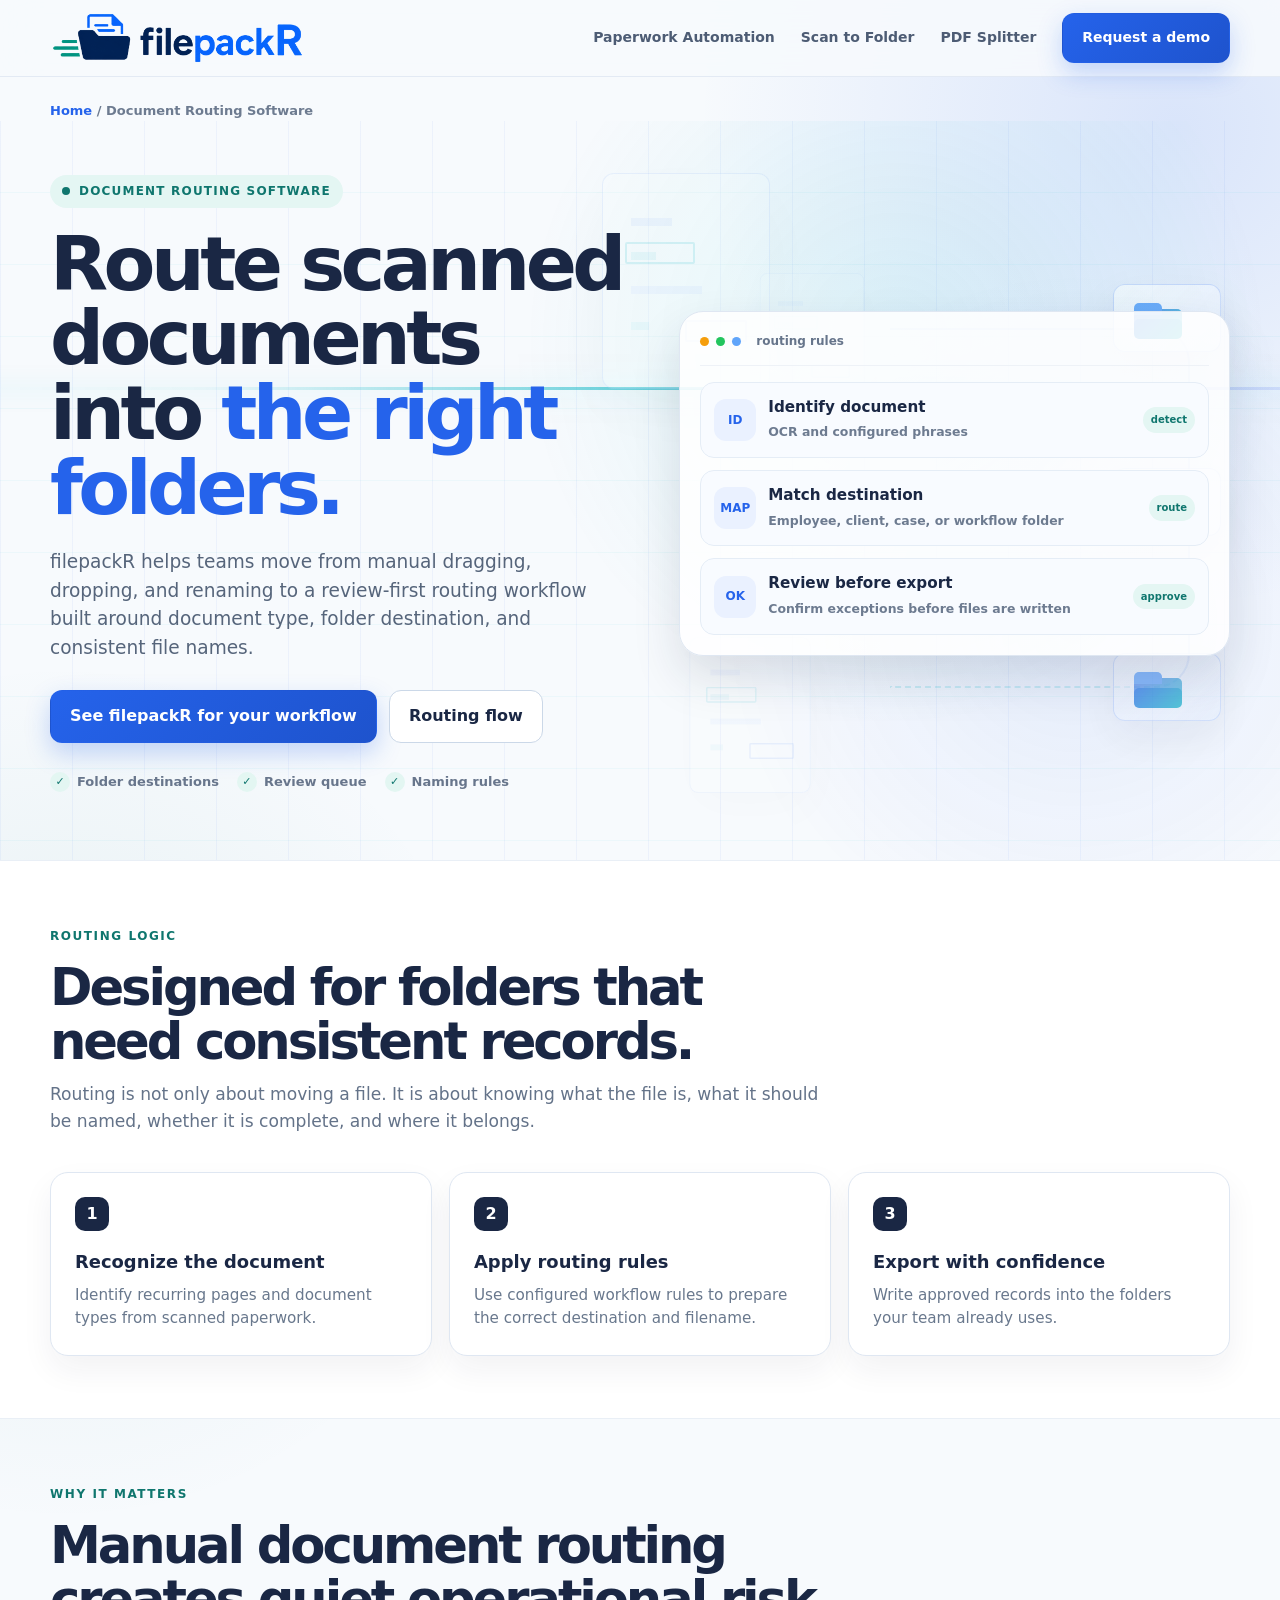
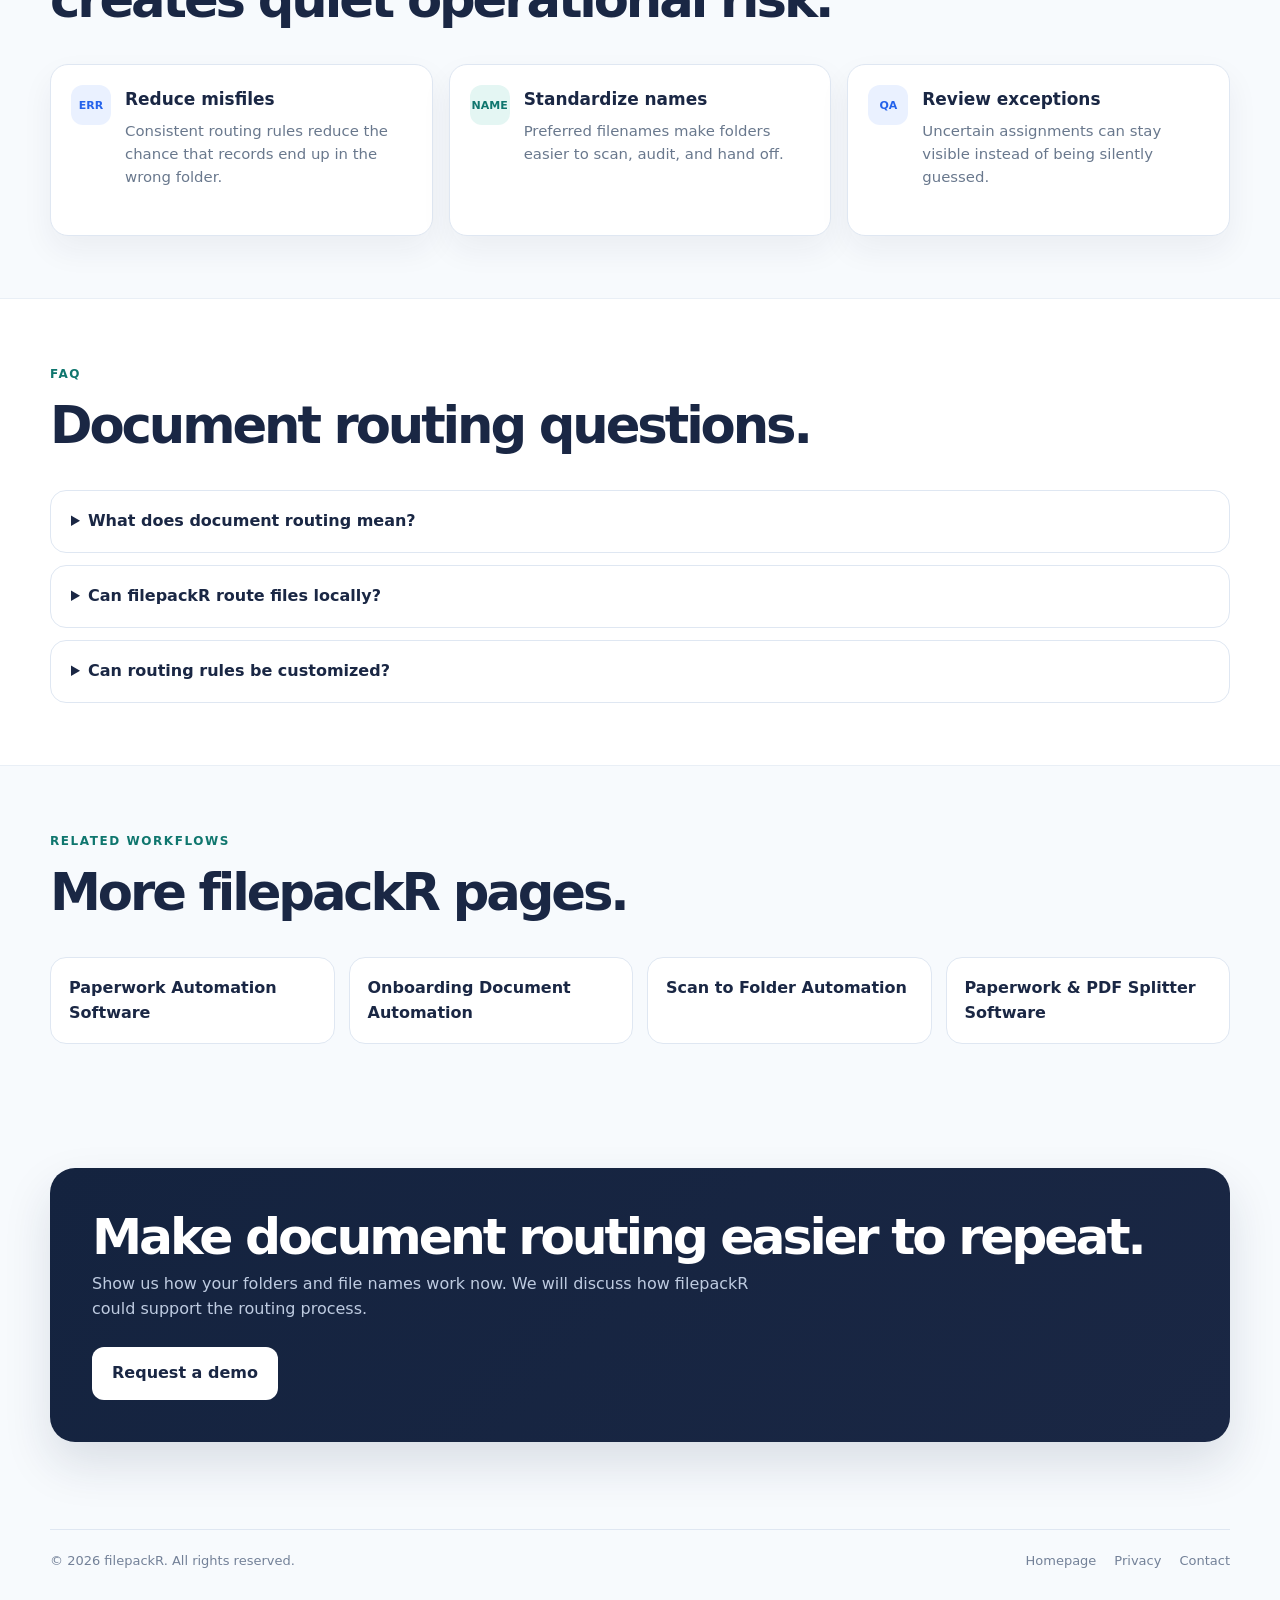
==== document-routing-software/index.html @ b38cf590 "Add filepackR SEO landing pages" ====
<!DOCTYPE html>
<html lang="en">
<head>
  <meta charset="UTF-8" />
  <meta name="viewport" content="width=device-width, initial-scale=1.0" />
  <title>Document Routing Software for Scanned Business Files | filepackR</title>
  <meta name="description" content="Document routing software that helps teams identify scanned paperwork, apply consistent filenames, review exceptions, and route records into the right folders." />
  <meta name="robots" content="index, follow, max-image-preview:large" />
  <link rel="canonical" href="https://filepackr.com/document-routing-software/" />
  <link rel="icon" type="image/svg+xml" href="../assets/favicon.svg" />
  <link rel="apple-touch-icon" href="../assets/filepackr-icon.png" />
  <meta property="og:type" content="website" />
  <meta property="og:url" content="https://filepackr.com/document-routing-software/" />
  <meta property="og:title" content="Document Routing Software | filepackR" />
  <meta property="og:description" content="Route scanned records into the right folders with OCR recognition, review controls, and naming rules." />
  <meta property="og:image" content="https://filepackr.com/assets/filepackr-social-preview.png" />
  <meta name="twitter:card" content="summary_large_image" />
  <meta name="twitter:title" content="Document Routing Software | filepackR" />
  <meta name="twitter:description" content="Identify scanned documents and route final records into the right folders." />
  <meta name="twitter:image" content="https://filepackr.com/assets/filepackr-social-preview.png" />
  <script type="application/ld+json">{"@context":"https://schema.org","@graph":[{"@type":"BreadcrumbList","@id":"https://filepackr.com/document-routing-software/#breadcrumb","itemListElement":[{"@type":"ListItem","position":1,"name":"Home","item":"https://filepackr.com/"},{"@type":"ListItem","position":2,"name":"Document Routing Software","item":"https://filepackr.com/document-routing-software/"}]},{"@type":"SoftwareApplication","@id":"https://filepackr.com/document-routing-software/#software","name":"filepackR","applicationCategory":"BusinessApplication","applicationSubCategory":"Document routing software","operatingSystem":"Windows","url":"https://filepackr.com/document-routing-software/","description":"filepackR helps teams route scanned paperwork into correct folders using OCR recognition, configurable rules, review queues, and consistent file naming.","featureList":["Document routing rules","OCR-powered recognition","Folder destination mapping","Exception review","Consistent filenames","Local Windows processing"]},{"@type":"FAQPage","@id":"https://filepackr.com/document-routing-software/#faq","mainEntity":[{"@type":"Question","name":"What is document routing software?","acceptedAnswer":{"@type":"Answer","text":"Document routing software helps move documents into the right destination based on document type, workflow rules, folder structure, and review decisions."}},{"@type":"Question","name":"Can filepackR route scanned paperwork?","acceptedAnswer":{"@type":"Answer","text":"Yes. filepackR is designed to identify scanned pages, prepare organized output files, and route those files into the correct destination folders after review."}},{"@type":"Question","name":"Does filepackR support human review?","acceptedAnswer":{"@type":"Answer","text":"Yes. Staff can review suggested assignments, filenames, grouping, and exceptions before final files are written."}}]}]}</script>
  <script async src="https://www.googletagmanager.com/gtag/js?id=G-WD8PKJ6Q10"></script>
  <script>window.dataLayer=window.dataLayer||[];function gtag(){dataLayer.push(arguments);}gtag("js",new Date());gtag("config","G-WD8PKJ6Q10");window.trackFilepackREvent=function(name,params){gtag("event",name,params||{});};</script>
  <link rel="stylesheet" href="../assets/seo-landing.css" />
</head>
<body>
  <nav class="nav"><div class="container nav-inner"><a class="brand" href="../"><img src="../assets/filepackr-logo.png" width="255" height="58" alt="filepackR"></a><div class="nav-links"><a href="../paperwork-automation-software/">Paperwork Automation</a><a href="../scan-to-folder-automation/">Scan to Folder</a><a href="../pdf-splitter-software/">PDF Splitter</a><button class="button button-primary demo-trigger" type="button" data-source="Document routing page nav">Request a demo</button></div></div></nav>
  <main>
    <div class="container breadcrumb"><a href="../">Home</a> / Document Routing Software</div>
    <section class="hero"><div class="scan-hero-bg" aria-hidden="true"><span class="scan-doc one"></span><span class="scan-doc two"></span><span class="scan-doc three"></span><span class="scan-route"></span><span class="scan-folder a"></span><span class="scan-folder b"></span><span class="scan-folder c"></span></div><div class="container hero-grid"><div><span class="eyebrow">Document routing software</span><h1>Route scanned documents into <span>the right folders.</span></h1><p class="hero-copy">filepackR helps teams move from manual dragging, dropping, and renaming to a review-first routing workflow built around document type, folder destination, and consistent file names.</p><div class="hero-actions"><button class="button button-primary demo-trigger" type="button" data-source="Document routing hero">See filepackR for your workflow</button><a class="button button-secondary" href="#routing">Routing flow</a></div><div class="proof"><span><i>✓</i> Folder destinations</span><span><i>✓</i> Review queue</span><span><i>✓</i> Naming rules</span></div></div><div class="workflow-card"><div class="window-bar"><span class="window-dot"></span><span class="window-dot"></span><span class="window-dot"></span><span class="window-title">routing rules</span></div><div class="workflow-list"><div class="workflow-row"><span class="workflow-icon">ID</span><div><strong>Identify document</strong><small>OCR and configured phrases</small></div><span class="workflow-pill">detect</span></div><div class="workflow-row"><span class="workflow-icon">MAP</span><div><strong>Match destination</strong><small>Employee, client, case, or workflow folder</small></div><span class="workflow-pill">route</span></div><div class="workflow-row"><span class="workflow-icon">OK</span><div><strong>Review before export</strong><small>Confirm exceptions before files are written</small></div><span class="workflow-pill">approve</span></div></div></div></div></section>
    <section class="section section-alt" id="routing"><div class="container"><div class="section-head"><span class="kicker">Routing logic</span><h2>Designed for folders that need consistent records.</h2><p>Routing is not only about moving a file. It is about knowing what the file is, what it should be named, whether it is complete, and where it belongs.</p></div><div class="steps"><article class="step"><div class="step-number">1</div><h3>Recognize the document</h3><p>Identify recurring pages and document types from scanned paperwork.</p></article><article class="step"><div class="step-number">2</div><h3>Apply routing rules</h3><p>Use configured workflow rules to prepare the correct destination and filename.</p></article><article class="step"><div class="step-number">3</div><h3>Export with confidence</h3><p>Write approved records into the folders your team already uses.</p></article></div></div></section>
    <section class="section"><div class="container"><div class="section-head"><span class="kicker">Why it matters</span><h2>Manual document routing creates quiet operational risk.</h2></div><div class="features"><article class="feature"><span class="feature-icon">ERR</span><h3>Reduce misfiles</h3><p>Consistent routing rules reduce the chance that records end up in the wrong folder.</p></article><article class="feature"><span class="feature-icon teal">NAME</span><h3>Standardize names</h3><p>Preferred filenames make folders easier to scan, audit, and hand off.</p></article><article class="feature"><span class="feature-icon">QA</span><h3>Review exceptions</h3><p>Uncertain assignments can stay visible instead of being silently guessed.</p></article></div></div></section>
    <section class="section section-alt" id="faq"><div class="container"><div class="section-head"><span class="kicker">FAQ</span><h2>Document routing questions.</h2></div><div class="faq-list"><details><summary>What does document routing mean?</summary><p>It means identifying a document, preparing the right output file, and sending it to the correct destination folder or workflow.</p></details><details><summary>Can filepackR route files locally?</summary><p>Yes. The core review and routing workflow is designed for local Windows processing and existing folder structures.</p></details><details><summary>Can routing rules be customized?</summary><p>Yes. filepackR can be configured around recurring document types, destinations, filenames, and review expectations.</p></details></div></div></section>
    <section class="section"><div class="container"><div class="section-head"><span class="kicker">Related workflows</span><h2>More filepackR pages.</h2></div><div class="related-grid"><a class="related-card" href="../paperwork-automation-software/">Paperwork Automation Software</a><a class="related-card" href="../onboarding-document-automation/">Onboarding Document Automation</a><a class="related-card" href="../scan-to-folder-automation/">Scan to Folder Automation</a><a class="related-card" href="../pdf-splitter-software/">Paperwork & PDF Splitter Software</a></div></div></section>
    <section class="cta"><div class="container cta-box"><div><h2>Make document routing easier to repeat.</h2><p>Show us how your folders and file names work now. We will discuss how filepackR could support the routing process.</p></div><button class="button button-primary demo-trigger" type="button" data-source="Document routing CTA">Request a demo</button></div></section>
  </main>
  <footer><div class="container footer-inner"><span>&copy; <span id="year"></span> filepackR. All rights reserved.</span><div class="footer-links"><a href="../">Homepage</a><a href="../privacy.html">Privacy</a><a href="mailto:steve@stevethibault.com">Contact</a></div></div></footer>
  <div class="demo-modal" id="demoModal" hidden aria-hidden="true" role="dialog" aria-modal="true" aria-labelledby="demoModalTitle"><div class="demo-modal-card"><div class="demo-modal-header"><div><span class="kicker">Request a demo</span><h2 id="demoModalTitle">See how filepackR can organize your scanned paperwork.</h2><p>Tell us about the paper stacks and scanned files your team processes. We will follow up to discuss your workflow and whether filepackR is a good fit.</p></div><button class="demo-close" type="button" aria-label="Close demo request form">&times;</button></div><form class="demo-form" id="demoRequestForm"><input type="hidden" name="Page source" id="demoSource" value="Document Routing Software page" /><input class="honeypot" type="text" name="_honey" tabindex="-1" autocomplete="off" aria-hidden="true" /><div class="form-grid"><div class="form-field"><label for="firstName">First name *</label><input id="firstName" name="First name" type="text" autocomplete="given-name" required /></div><div class="form-field"><label for="lastName">Last name *</label><input id="lastName" name="Last name" type="text" autocomplete="family-name" required /></div><div class="form-field"><label for="workEmail">Work email *</label><input id="workEmail" name="email" type="email" autocomplete="email" required /></div><div class="form-field"><label for="phone">Phone number</label><input id="phone" name="Phone number" type="tel" autocomplete="tel" /></div><div class="form-field"><label for="businessName">Business or organization *</label><input id="businessName" name="Business or organization" type="text" autocomplete="organization" required /></div><div class="form-field"><label for="packetVolume">Paper stacks processed per month</label><select id="packetVolume" name="Approximate monthly paper stack volume"><option value="">Select one</option><option>Fewer than 25</option><option>25-100</option><option>101-500</option><option>More than 500</option><option>Not sure</option></select></div><div class="form-field full"><label for="needs">What types of paperwork do you process? *</label><textarea id="needs" name="Description of needs" required placeholder="Describe the documents in a typical paper stack, how you scan and sort them today, and where the finished files need to go."></textarea></div></div><button class="details-toggle" id="detailsToggle" type="button" aria-expanded="false" aria-controls="optionalDetails"><span>+</span> Add more details</button><div class="optional-details" id="optionalDetails" hidden><div class="form-grid"><div class="form-field"><label for="businessType">Business type</label><select id="businessType" name="Business type"><option value="">Select one</option><option>Home healthcare</option><option>Healthcare staffing</option><option>Human resources</option><option>Credentialing</option><option>Social services</option><option>Education</option><option>Property management</option><option>Legal or administrative services</option><option>Insurance</option><option>Other</option></select></div><div class="form-field"><label for="biggestChallenge">Biggest challenge</label><select id="biggestChallenge" name="Biggest challenge"><option value="">Select one</option><option>Manual paperwork sorting</option><option>Document recognition</option><option>Keeping multi-page forms together</option><option>Inconsistent filenames</option><option>Missing paperwork</option><option>Poor scan quality</option><option>Folder routing</option><option>Other</option></select></div></div></div><p class="form-status" id="formStatus" aria-live="polite"></p><div class="form-actions"><p class="form-note">Your information will only be used to respond to your inquiry. If your email app does not open, email <a class="direct-email" href="mailto:steve@stevethibault.com?subject=filepackR%20inquiry">steve@stevethibault.com</a>.</p><button class="button button-primary" type="submit">Submit demo request</button></div></form></div></div>
  <script src="../assets/seo-landing.js"></script>
</body>
</html>
---- assets/seo-landing.css ----
:root {
  --navy: #1a2744;
  --navy-deep: #101a30;
  --blue: #2563eb;
  --blue-dark: #1e53cd;
  --blue-light: #eaf1ff;
  --teal: #0f766e;
  --teal-light: #e4f6f3;
  --slate: #62708a;
  --line: #dfe7f2;
  --bg: #f7fafd;
  --panel: #ffffff;
  --shadow: 0 22px 48px rgba(26,39,68,.13);
  --max: 1180px;
}
* { box-sizing: border-box; }
html { scroll-behavior: smooth; }
body {
  margin: 0;
  color: var(--navy);
  background:
    radial-gradient(circle at 92% 4%, rgba(37,99,235,.14), transparent 30rem),
    radial-gradient(circle at 5% 34%, rgba(15,118,110,.08), transparent 27rem),
    var(--bg);
  font-family: Inter, ui-sans-serif, system-ui, -apple-system, BlinkMacSystemFont, "Segoe UI", sans-serif;
  line-height: 1.55;
}
a { color: inherit; text-decoration: none; }
button, input, select, textarea { font: inherit; }
.container { width: min(calc(100% - 40px), var(--max)); margin: auto; }
.nav {
  position: sticky;
  top: 0;
  z-index: 30;
  border-bottom: 1px solid rgba(223,231,242,.84);
  background: rgba(247,250,253,.9);
  backdrop-filter: blur(18px);
}
.nav-inner {
  min-height: 76px;
  display: flex;
  justify-content: space-between;
  align-items: center;
  gap: 24px;
}
.brand img { display: block; width: 255px; max-width: 50vw; height: auto; }
.nav-links { display: flex; align-items: center; gap: 26px; color: #4d5c74; font-size: 14px; font-weight: 760; }
.nav-links a:hover { color: var(--blue); }
.button {
  display: inline-flex;
  align-items: center;
  justify-content: center;
  gap: 9px;
  padding: 13px 19px;
  border: 1px solid transparent;
  border-radius: 12px;
  font-weight: 800;
  cursor: pointer;
  transition: transform .2s ease, box-shadow .2s ease, border-color .2s ease;
}
.button:hover { transform: translateY(-2px); }
.button-primary {
  color: white;
  background: linear-gradient(135deg, var(--blue), var(--blue-dark));
  box-shadow: 0 10px 24px rgba(37,99,235,.25);
}
.button-primary:hover { box-shadow: 0 15px 30px rgba(37,99,235,.32); }
.button-secondary { color: var(--navy); background: white; border-color: #cbd8e8; }
.button-secondary:hover { color: var(--blue); border-color: var(--blue); }
.breadcrumb { padding-top: 24px; color: #6d7b90; font-size: 13px; font-weight: 700; }
.breadcrumb a { color: var(--blue); }
.hero {
  position: relative;
  overflow: hidden;
  padding: 54px 0 68px;
  --glow-x: 72%;
  --glow-y: 34%;
}
.hero > .container { position: relative; z-index: 1; }
.scan-hero-bg {
  position: absolute;
  inset: 0;
  z-index: 0;
  pointer-events: none;
  overflow: hidden;
  background:
    linear-gradient(90deg, rgba(37,99,235,.06) 1px, transparent 1px),
    linear-gradient(0deg, rgba(20,184,198,.055) 1px, transparent 1px);
  background-size: 72px 72px;
  opacity: .9;
}
.scan-hero-bg::before {
  content: "";
  position: absolute;
  left: -18%;
  top: 36%;
  width: 136%;
  height: 3px;
  background: linear-gradient(90deg, transparent, rgba(20,184,198,.08), rgba(20,184,198,.68), rgba(37,99,235,.32), transparent);
  box-shadow: 0 0 26px rgba(20,184,198,.35), 0 0 70px rgba(37,99,235,.15);
  animation: scannerSweep 7.5s ease-in-out infinite;
}
.scan-hero-bg::after {
  content: "";
  position: absolute;
  inset: 0;
  background:
    radial-gradient(circle at 70% 30%, rgba(20,184,198,.12), transparent 24rem),
    radial-gradient(circle at 84% 68%, rgba(37,99,235,.10), transparent 22rem);
}
.scan-doc, .scan-folder, .scan-route { position: absolute; display: block; }
.scan-doc {
  width: 168px;
  height: 216px;
  border: 1px solid rgba(37,99,235,.18);
  border-radius: 12px;
  background:
    linear-gradient(90deg, rgba(37,99,235,.12) 0 42%, transparent 42%),
    linear-gradient(90deg, rgba(20,184,198,.16) 0 34%, transparent 34%),
    linear-gradient(90deg, rgba(37,99,235,.10) 0 60%, transparent 60%),
    linear-gradient(90deg, rgba(20,184,198,.12) 0 28%, transparent 28%),
    rgba(255,255,255,.45);
  background-size: 98px 8px, 74px 8px, 118px 8px, 64px 8px, auto;
  background-position: 28px 44px, 28px 78px, 28px 112px, 28px 148px, 0 0;
  background-repeat: no-repeat;
  box-shadow: 0 24px 70px rgba(26,39,68,.06);
  opacity: .48;
}
.scan-doc::before, .scan-doc::after {
  content: "";
  position: absolute;
  border: 2px solid rgba(20,184,198,.45);
  border-radius: 2px;
  opacity: .75;
}
.scan-doc::before { left: 22px; top: 68px; width: 66px; height: 18px; }
.scan-doc::after { right: 22px; bottom: 46px; width: 58px; height: 18px; border-color: rgba(37,99,235,.35); }
.scan-doc.one { left: 47%; top: 7%; }
.scan-doc.two { left: 52%; bottom: 5%; transform: scale(.72); opacity: .34; }
.scan-doc.three { right: 30%; top: 15%; transform: scale(.62); opacity: .28; }
.scan-route {
  right: 7%;
  top: 28%;
  width: 300px;
  height: 360px;
  border-top: 2px solid rgba(37,99,235,.18);
  border-right: 2px solid rgba(37,99,235,.16);
  border-bottom: 2px dashed rgba(20,184,198,.22);
  border-radius: 0 34px 34px 0;
  opacity: .9;
}
.scan-folder {
  right: 4.6%;
  width: 108px;
  height: 68px;
  border: 1px solid rgba(37,99,235,.20);
  border-radius: 12px;
  background: linear-gradient(135deg, rgba(255,255,255,.72), rgba(234,241,255,.48));
  box-shadow: 0 16px 40px rgba(26,39,68,.08);
}
.scan-folder::before {
  content: "";
  position: absolute;
  left: 20px;
  top: 24px;
  width: 48px;
  height: 30px;
  border-radius: 5px;
  background: linear-gradient(135deg, #2563eb, #14b8c6);
  box-shadow: inset 0 10px rgba(255,255,255,.22);
}
.scan-folder::after {
  content: "";
  position: absolute;
  left: 20px;
  top: 18px;
  width: 28px;
  height: 12px;
  border-radius: 5px 5px 0 0;
  background: #60a5fa;
}
.scan-folder.a { top: 22%; }
.scan-folder.b { top: 47%; opacity: .9; }
.scan-folder.c { top: 72%; opacity: .78; }
@keyframes scannerSweep {
  0%, 100% { transform: translateY(-92px); opacity: .14; }
  22%, 68% { opacity: 1; }
  50% { transform: translateY(155px); }
}
.hero-grid { display: grid; grid-template-columns: 1.02fr .98fr; align-items: center; gap: 56px; }
.eyebrow {
  display: inline-flex;
  align-items: center;
  gap: 9px;
  padding: 7px 12px;
  border-radius: 999px;
  color: var(--teal);
  background: var(--teal-light);
  font-size: 12px;
  font-weight: 900;
  letter-spacing: .1em;
  text-transform: uppercase;
}
.eyebrow::before { content: ""; width: 8px; height: 8px; border-radius: 50%; background: var(--teal); }
h1, h2 { letter-spacing: -.06em; }
h1 { max-width: 780px; margin: 19px 0 22px; font-size: clamp(3.1rem, 5.9vw, 5.55rem); line-height: .99; }
h1 span { color: var(--blue); }
.hero-copy { max-width: 680px; margin: 0 0 27px; color: #56657b; font-size: 1.16rem; }
.hero-actions { display: flex; flex-wrap: wrap; gap: 12px; }
.proof { display: flex; flex-wrap: wrap; gap: 18px; margin-top: 29px; color: #68768c; font-size: 13px; font-weight: 750; }
.proof span { display: inline-flex; align-items: center; gap: 7px; }
.proof i { display: grid; place-items: center; width: 20px; height: 20px; border-radius: 50%; color: var(--teal); background: #e3f6f2; font-style: normal; font-size: 11px; }
.workflow-card {
  position: relative;
  overflow: hidden;
  padding: 20px;
  border: 1px solid var(--line);
  border-radius: 24px;
  background: rgba(255,255,255,.88);
  box-shadow: var(--shadow);
}
.window-bar { display: flex; align-items: center; gap: 7px; padding-bottom: 14px; border-bottom: 1px solid #eef2f7; }
.window-dot { width: 9px; height: 9px; border-radius: 50%; background: #d7e0eb; }
.window-dot:nth-child(1) { background: #f59e0b; }
.window-dot:nth-child(2) { background: #22c55e; }
.window-dot:nth-child(3) { background: #60a5fa; }
.window-title { margin-left: 8px; color: #66758b; font-size: 12px; font-weight: 850; }
.workflow-list { display: grid; gap: 12px; padding-top: 16px; }
.workflow-row { display: grid; grid-template-columns: 42px 1fr auto; align-items: center; gap: 12px; padding: 13px; border: 1px solid #e5edf6; border-radius: 14px; background: #f8fbff; }
.workflow-icon { display: grid; place-items: center; width: 42px; height: 42px; border-radius: 12px; color: var(--blue); background: var(--blue-light); font-size: 12px; font-weight: 900; }
.workflow-row strong { display: block; font-size: .95rem; }
.workflow-row small { color: #6d7b90; font-size: .78rem; font-weight: 720; }
.workflow-pill { padding: 5px 8px; border-radius: 999px; color: var(--teal); background: var(--teal-light); font-size: 10px; font-weight: 900; }
.section { padding: 62px 0; }
.section-alt { border-top: 1px solid #e9eff6; border-bottom: 1px solid #e9eff6; background: white; }
.section-head { max-width: 790px; margin-bottom: 38px; }
.kicker { color: var(--teal); font-size: 12px; font-weight: 900; letter-spacing: .13em; text-transform: uppercase; }
h2 { margin: 12px 0 13px; font-size: clamp(2rem,4vw,3.5rem); line-height: 1.06; }
.section-head p, .lede { margin: 0; color: #647389; font-size: 1.07rem; }
.features { display: grid; grid-template-columns: repeat(3,1fr); gap: 16px; }
.feature, .step {
  border: 1px solid var(--line);
  border-radius: 18px;
  background: white;
  box-shadow: 0 14px 32px rgba(26,39,68,.06);
}
.feature {
  min-height: 172px;
  padding: 20px;
  display: grid;
  grid-template-columns: 40px 1fr;
  column-gap: 14px;
  align-content: start;
}
.feature-icon {
  display: grid;
  place-items: center;
  width: 40px;
  height: 40px;
  border-radius: 12px;
  color: var(--blue);
  background: var(--blue-light);
  font-size: 11px;
  font-weight: 900;
  grid-row: 1 / span 2;
}
.feature-icon.teal { color: var(--teal); background: var(--teal-light); }
.feature h3 { margin: 1px 0 7px; font-size: 1.06rem; }
.feature p { margin: 0; color: #69788d; font-size: .93rem; }
.steps { display: grid; grid-template-columns: repeat(3,1fr); gap: 17px; }
.step { padding: 24px; }
.step-number { display: grid; place-items: center; width: 34px; height: 34px; margin-bottom: 17px; border-radius: 10px; color: white; background: var(--navy); font-weight: 900; }
.step h3 { margin: 0 0 8px; font-size: 1.12rem; }
.step p { margin: 0; color: #69788d; font-size: .95rem; }
.faq-list { display: grid; gap: 12px; }
details { border: 1px solid var(--line); border-radius: 16px; background: white; overflow: hidden; }
summary { padding: 18px 20px; cursor: pointer; font-weight: 850; }
details p { margin: 0; padding: 0 20px 20px; color: #647389; }
.related-grid { display: grid; grid-template-columns: repeat(4,1fr); gap: 14px; }
.related-card { padding: 18px; border: 1px solid var(--line); border-radius: 16px; background: white; color: var(--navy); font-weight: 850; }
.related-card:hover { color: var(--blue); border-color: rgba(37,99,235,.35); }
.cta { padding: 62px 0; }
.cta-box { display: flex; flex-wrap: wrap; align-items: center; justify-content: space-between; gap: 26px; padding: 42px; border-radius: 25px; color: white; background: linear-gradient(135deg,#14233f,var(--navy)); box-shadow: var(--shadow); }
.cta-box h2 { margin: 0 0 8px; font-size: clamp(2rem,4vw,3.15rem); }
.cta-box p { max-width: 690px; margin: 0; color: #becbe0; }
.cta-box .button-primary { color: var(--navy); background: white; box-shadow: none; }
footer { padding: 25px 0 42px; color: #738198; font-size: 13px; }
.footer-inner { display: flex; flex-wrap: wrap; justify-content: space-between; gap: 17px; padding-top: 21px; border-top: 1px solid var(--line); }
.footer-links { display: flex; flex-wrap: wrap; gap: 18px; }
.demo-modal[hidden] { display: none; }
.demo-modal { position: fixed; inset: 0; z-index: 100; display: grid; place-items: center; padding: 20px; background: rgba(16,26,48,.62); backdrop-filter: blur(6px); }
.demo-modal-card { width: min(760px, 100%); max-height: min(92vh, 900px); overflow: auto; border: 1px solid var(--line); border-radius: 22px; background: white; box-shadow: 0 28px 72px rgba(16,26,48,.28); }
.demo-modal-header { display: flex; align-items: flex-start; justify-content: space-between; gap: 18px; padding: 24px 24px 16px; border-bottom: 1px solid #eaf0f6; }
.demo-modal-header h2 { margin: 4px 0 6px; font-size: clamp(1.75rem, 4vw, 2.35rem); }
.demo-modal-header p { margin: 0; color: #647389; font-size: .96rem; }
.demo-close { flex: 0 0 auto; width: 38px; height: 38px; border: 1px solid #d9e2ef; border-radius: 10px; background: white; color: var(--navy); font-size: 24px; line-height: 1; cursor: pointer; }
.demo-close:hover { border-color: var(--blue); color: var(--blue); }
.demo-form { display: grid; gap: 16px; padding: 22px 24px 24px; }
.form-grid { display: grid; grid-template-columns: repeat(2, minmax(0, 1fr)); gap: 14px; }
.form-field { display: grid; gap: 7px; }
.form-field.full { grid-column: 1 / -1; }
.form-field label { color: var(--navy); font-size: 13px; font-weight: 800; }
.form-field input, .form-field select, .form-field textarea { width: 100%; border: 1px solid #cfd9e8; border-radius: 10px; background: white; color: var(--navy); padding: 12px 13px; outline: none; transition: .18s ease; }
.form-field textarea { min-height: 128px; resize: vertical; }
.form-field input:focus, .form-field select:focus, .form-field textarea:focus { border-color: var(--blue); box-shadow: 0 0 0 3px rgba(37,99,235,.12); }
.details-toggle { display: inline-flex; align-items: center; gap: 7px; width: fit-content; border: 0; background: transparent; color: var(--blue); padding: 0; font-weight: 800; cursor: pointer; }
.optional-details[hidden] { display: none; }
.form-actions { display: flex; align-items: center; justify-content: space-between; gap: 14px; flex-wrap: wrap; padding-top: 3px; }
.form-note { margin: 0; color: #738198; font-size: 12px; }
.form-note a { color: var(--blue); font-weight: 800; text-decoration: underline; text-underline-offset: 2px; }
.form-status { min-height: 20px; margin: 0; font-size: 13px; font-weight: 750; }
.form-status.success { color: var(--teal); }
.honeypot { position: absolute !important; left: -9999px !important; width: 1px !important; height: 1px !important; opacity: 0 !important; pointer-events: none !important; }
body.modal-open { overflow: hidden; }
@media (prefers-reduced-motion: reduce) {
  .scan-hero-bg::before { animation: none; }
}
@media (max-width: 960px) {
  .hero-grid, .features, .steps, .related-grid { grid-template-columns: 1fr; }
  .workflow-card { max-width: 650px; }
  .nav-links a:not(.button) { display: none; }
}
@media (max-width: 620px) {
  .container { width: min(calc(100% - 24px), var(--max)); }
  .brand img { width: 180px; }
  .nav-inner { min-height: 68px; gap: 10px; }
  .nav-links { gap: 0; }
  .nav-links .button { padding: 10px 11px; font-size: 12px; }
  h1 { font-size: 3.2rem; }
  .hero { padding-top: 40px; }
  .scan-doc, .scan-folder, .scan-route { opacity: .2; }
  .form-grid { grid-template-columns: 1fr; }
  .form-field.full { grid-column: auto; }
  .form-actions { align-items: stretch; }
  .form-actions .button { width: 100%; }
  .cta-box { padding: 28px; }
}
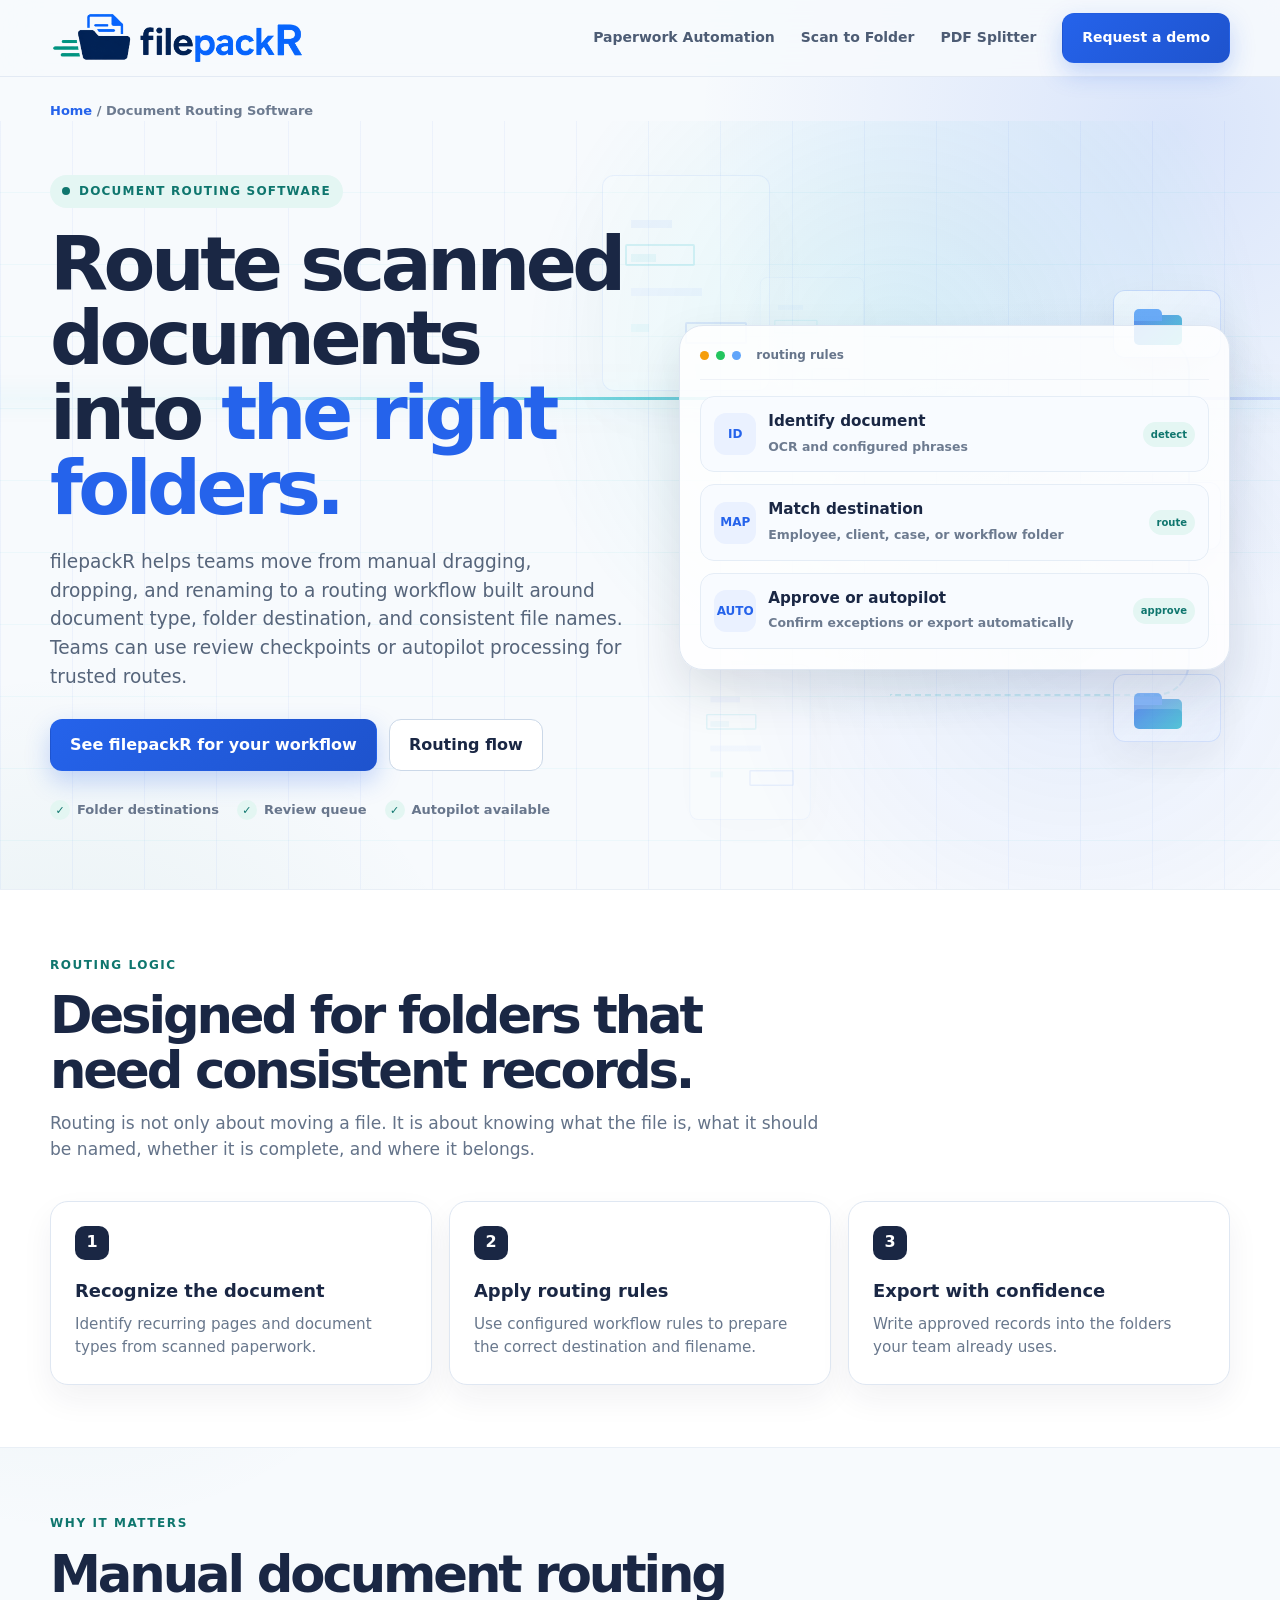
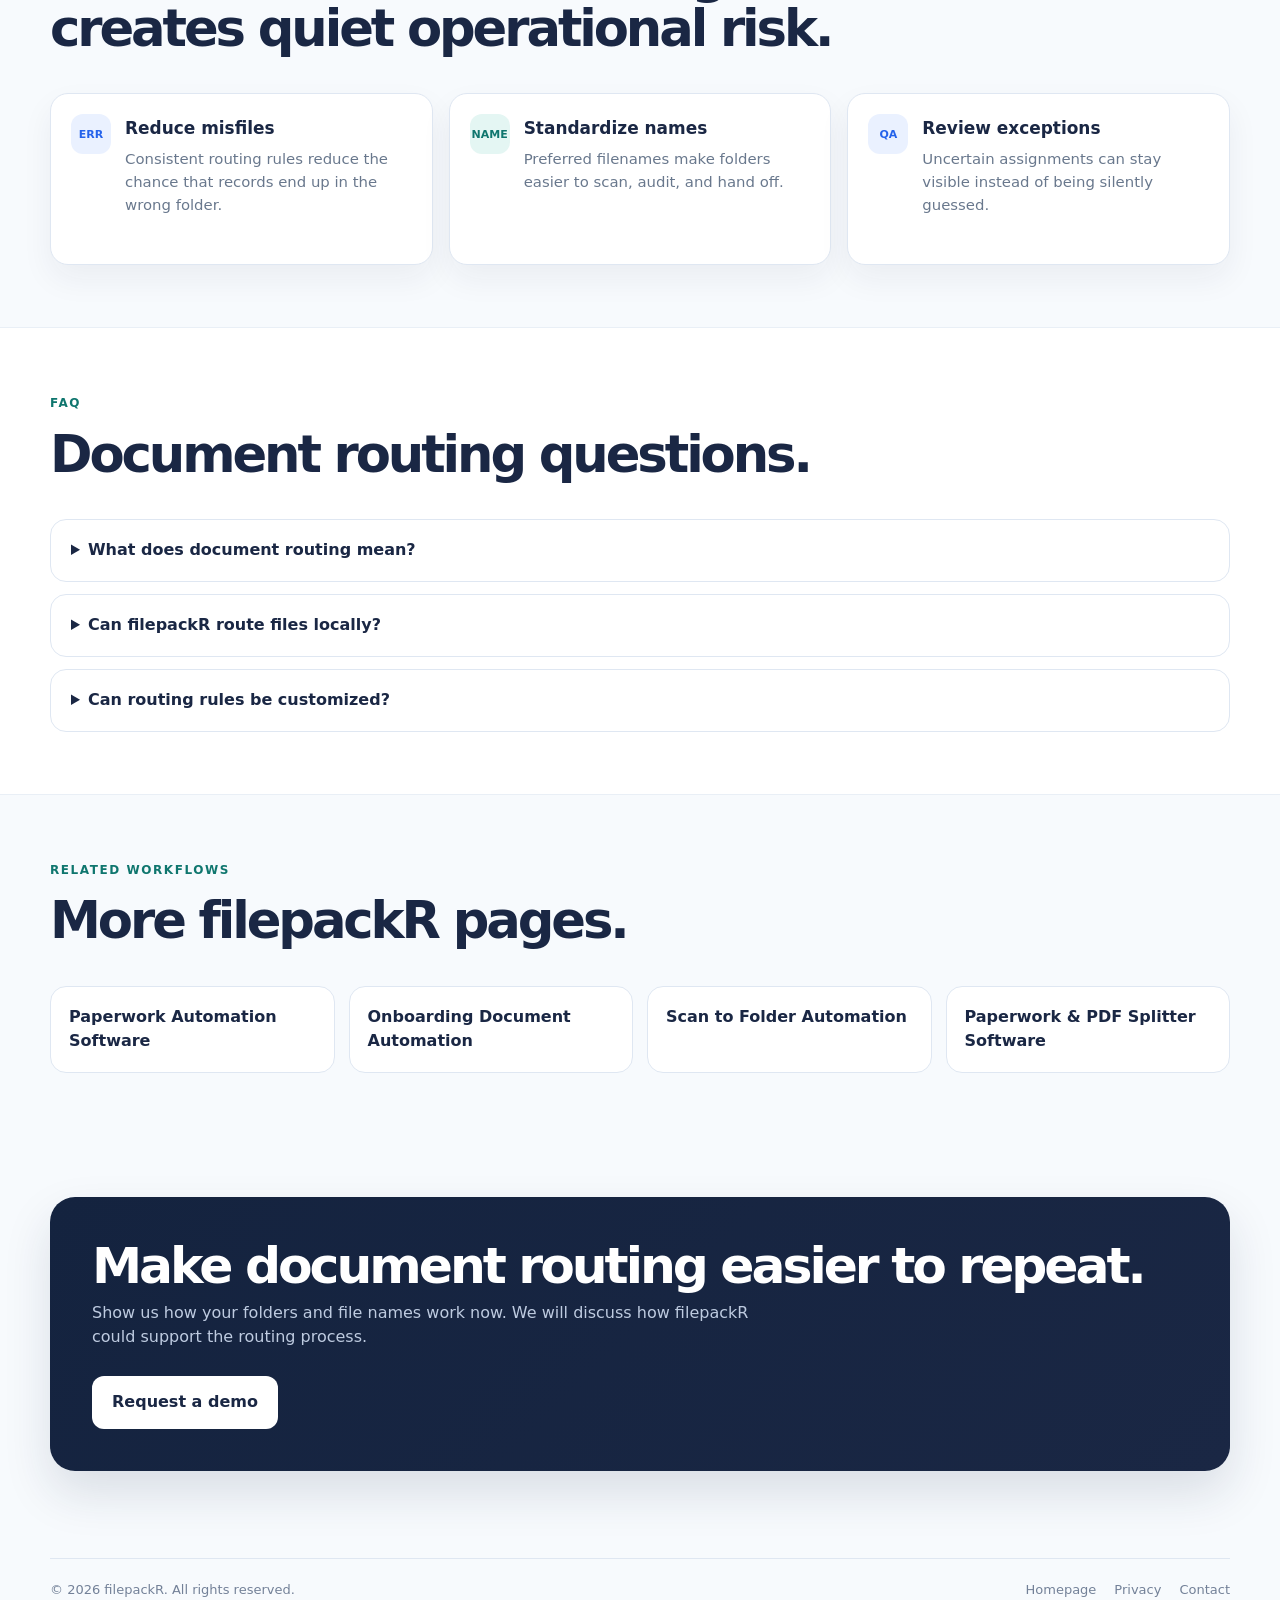
==== commit dd7e0097: "Add filepackR autopilot messaging" ====
--- a/document-routing-software/index.html
+++ b/document-routing-software/index.html
@@ -4,7 +4,7 @@
   <meta charset="UTF-8" />
   <meta name="viewport" content="width=device-width, initial-scale=1.0" />
   <title>Document Routing Software for Scanned Business Files | filepackR</title>
-  <meta name="description" content="Document routing software that helps teams identify scanned paperwork, apply consistent filenames, review exceptions, and route records into the right folders." />
+  <meta name="description" content="Document routing software that helps teams identify scanned paperwork, apply consistent filenames, review exceptions, route records, and optionally run trusted workflows on autopilot." />
   <meta name="robots" content="index, follow, max-image-preview:large" />
   <link rel="canonical" href="https://filepackr.com/document-routing-software/" />
   <link rel="icon" type="image/svg+xml" href="../assets/favicon.svg" />
@@ -27,7 +27,7 @@
   <nav class="nav"><div class="container nav-inner"><a class="brand" href="../"><img src="../assets/filepackr-logo.png" width="255" height="58" alt="filepackR"></a><div class="nav-links"><a href="../paperwork-automation-software/">Paperwork Automation</a><a href="../scan-to-folder-automation/">Scan to Folder</a><a href="../pdf-splitter-software/">PDF Splitter</a><button class="button button-primary demo-trigger" type="button" data-source="Document routing page nav">Request a demo</button></div></div></nav>
   <main>
     <div class="container breadcrumb"><a href="../">Home</a> / Document Routing Software</div>
-    <section class="hero"><div class="scan-hero-bg" aria-hidden="true"><span class="scan-doc one"></span><span class="scan-doc two"></span><span class="scan-doc three"></span><span class="scan-route"></span><span class="scan-folder a"></span><span class="scan-folder b"></span><span class="scan-folder c"></span></div><div class="container hero-grid"><div><span class="eyebrow">Document routing software</span><h1>Route scanned documents into <span>the right folders.</span></h1><p class="hero-copy">filepackR helps teams move from manual dragging, dropping, and renaming to a review-first routing workflow built around document type, folder destination, and consistent file names.</p><div class="hero-actions"><button class="button button-primary demo-trigger" type="button" data-source="Document routing hero">See filepackR for your workflow</button><a class="button button-secondary" href="#routing">Routing flow</a></div><div class="proof"><span><i>✓</i> Folder destinations</span><span><i>✓</i> Review queue</span><span><i>✓</i> Naming rules</span></div></div><div class="workflow-card"><div class="window-bar"><span class="window-dot"></span><span class="window-dot"></span><span class="window-dot"></span><span class="window-title">routing rules</span></div><div class="workflow-list"><div class="workflow-row"><span class="workflow-icon">ID</span><div><strong>Identify document</strong><small>OCR and configured phrases</small></div><span class="workflow-pill">detect</span></div><div class="workflow-row"><span class="workflow-icon">MAP</span><div><strong>Match destination</strong><small>Employee, client, case, or workflow folder</small></div><span class="workflow-pill">route</span></div><div class="workflow-row"><span class="workflow-icon">OK</span><div><strong>Review before export</strong><small>Confirm exceptions before files are written</small></div><span class="workflow-pill">approve</span></div></div></div></div></section>
+    <section class="hero"><div class="scan-hero-bg" aria-hidden="true"><span class="scan-doc one"></span><span class="scan-doc two"></span><span class="scan-doc three"></span><span class="scan-route"></span><span class="scan-folder a"></span><span class="scan-folder b"></span><span class="scan-folder c"></span></div><div class="container hero-grid"><div><span class="eyebrow">Document routing software</span><h1>Route scanned documents into <span>the right folders.</span></h1><p class="hero-copy">filepackR helps teams move from manual dragging, dropping, and renaming to a routing workflow built around document type, folder destination, and consistent file names. Teams can use review checkpoints or autopilot processing for trusted routes.</p><div class="hero-actions"><button class="button button-primary demo-trigger" type="button" data-source="Document routing hero">See filepackR for your workflow</button><a class="button button-secondary" href="#routing">Routing flow</a></div><div class="proof"><span><i>✓</i> Folder destinations</span><span><i>✓</i> Review queue</span><span><i>✓</i> Autopilot available</span></div></div><div class="workflow-card"><div class="window-bar"><span class="window-dot"></span><span class="window-dot"></span><span class="window-dot"></span><span class="window-title">routing rules</span></div><div class="workflow-list"><div class="workflow-row"><span class="workflow-icon">ID</span><div><strong>Identify document</strong><small>OCR and configured phrases</small></div><span class="workflow-pill">detect</span></div><div class="workflow-row"><span class="workflow-icon">MAP</span><div><strong>Match destination</strong><small>Employee, client, case, or workflow folder</small></div><span class="workflow-pill">route</span></div><div class="workflow-row"><span class="workflow-icon">AUTO</span><div><strong>Approve or autopilot</strong><small>Confirm exceptions or export automatically</small></div><span class="workflow-pill">approve</span></div></div></div></div></section>
     <section class="section section-alt" id="routing"><div class="container"><div class="section-head"><span class="kicker">Routing logic</span><h2>Designed for folders that need consistent records.</h2><p>Routing is not only about moving a file. It is about knowing what the file is, what it should be named, whether it is complete, and where it belongs.</p></div><div class="steps"><article class="step"><div class="step-number">1</div><h3>Recognize the document</h3><p>Identify recurring pages and document types from scanned paperwork.</p></article><article class="step"><div class="step-number">2</div><h3>Apply routing rules</h3><p>Use configured workflow rules to prepare the correct destination and filename.</p></article><article class="step"><div class="step-number">3</div><h3>Export with confidence</h3><p>Write approved records into the folders your team already uses.</p></article></div></div></section>
     <section class="section"><div class="container"><div class="section-head"><span class="kicker">Why it matters</span><h2>Manual document routing creates quiet operational risk.</h2></div><div class="features"><article class="feature"><span class="feature-icon">ERR</span><h3>Reduce misfiles</h3><p>Consistent routing rules reduce the chance that records end up in the wrong folder.</p></article><article class="feature"><span class="feature-icon teal">NAME</span><h3>Standardize names</h3><p>Preferred filenames make folders easier to scan, audit, and hand off.</p></article><article class="feature"><span class="feature-icon">QA</span><h3>Review exceptions</h3><p>Uncertain assignments can stay visible instead of being silently guessed.</p></article></div></div></section>
     <section class="section section-alt" id="faq"><div class="container"><div class="section-head"><span class="kicker">FAQ</span><h2>Document routing questions.</h2></div><div class="faq-list"><details><summary>What does document routing mean?</summary><p>It means identifying a document, preparing the right output file, and sending it to the correct destination folder or workflow.</p></details><details><summary>Can filepackR route files locally?</summary><p>Yes. The core review and routing workflow is designed for local Windows processing and existing folder structures.</p></details><details><summary>Can routing rules be customized?</summary><p>Yes. filepackR can be configured around recurring document types, destinations, filenames, and review expectations.</p></details></div></div></section>
